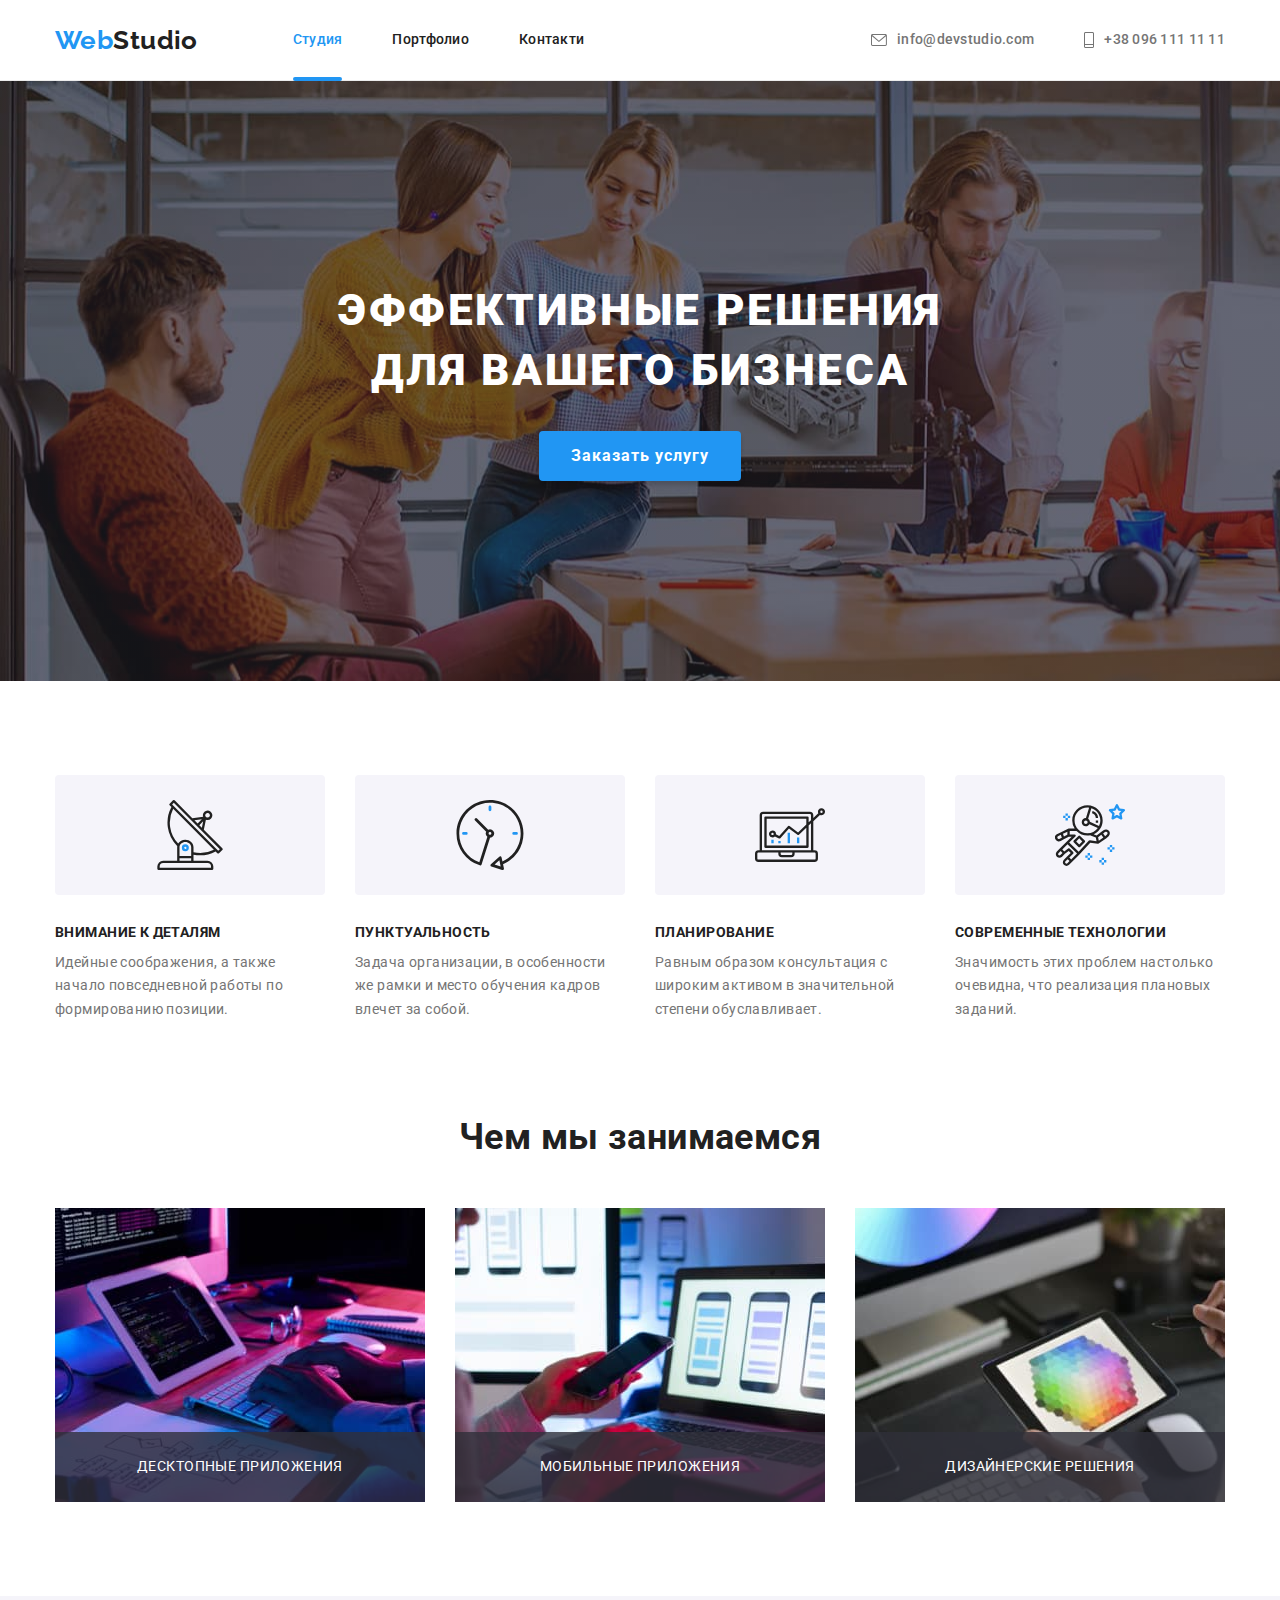
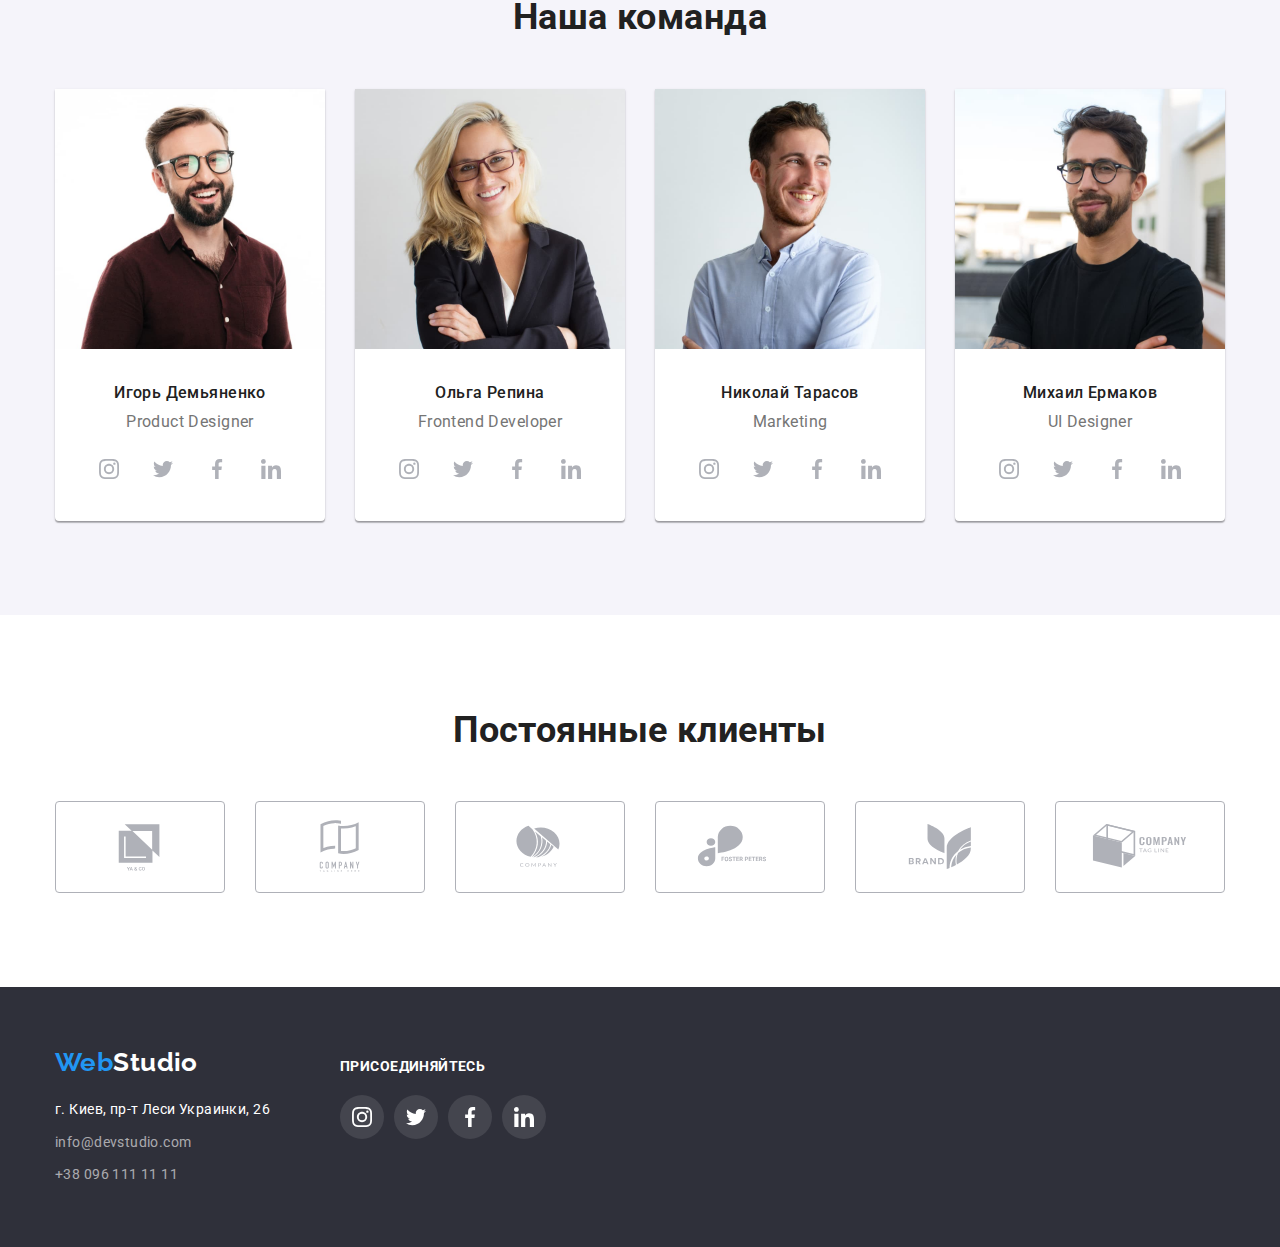
==== index.html @ 3ff035b4 "додає файли попернднього дз" ====
<!DOCTYPE html>
<html lang="ru">
<head>
    <meta charset="UTF-8">
    <meta http-equiv="X-UA-Compatible" content="IE=edge">
    <meta name="viewport" content="width=device-width, initial-scale=1.0">
    <title>Студия</title>
    <link href="https://fonts.googleapis.com/css2?family=Raleway:wght@700&family=Roboto:wght@400;500;700;900&display=swap"
        rel="stylesheet">
        <link rel="stylesheet" href="https://cdnjs.cloudflare.com/ajax/libs/modern-normalize/1.1.0/modern-normalize.min.css">
    <link rel="stylesheet" href="./css/styles.css">
</head>
<body>
    <!-- Header -->
    <header class="page-header">
       <div class="container header-nav ">
           <nav class="main-nav">
                <a class="logo" href="/index.html"><span class="accent">Web</span>Studio</a>
                <ul class="site-nav list">
                    <li class="list-item"><a class="link current" href="./index.html">Студия</a></li>
                    <li class="list-item"><a class="link" href="./portfolio.html">Портфолио</a></li>
                    <li class="list-item"><a class="link" href="">Контакти</a></li>
                </ul>
            </nav>
            <ul class="contacts list">
                <li class="list-item">
                    <a class="link" href="mailto:info@devstudio.com">
                        <svg class="icon-envelope" width="16px" height="12px">
                            <use href="./images/icons.svg#icon-envelope"></use>
                        </svg>
                        info@devstudio.com
                    </a>
                </li>
                <li class="list-item">
                    <a class="link" href="tel:+380961111111">
                        <svg class="icon-phone" width="10px" height="16px">
                            <use href="./images/icons.svg#icon-phone"></use>
                        </svg>
                        +38 096 111 11 11
                    </a>
                </li>
            </ul>
        </div>
    </header>
    <!-- main -->
    <main>
        <!-- Hero -->
        <section class="hero section">
            <div class="container">
                <h1 class="hero-title">Эффективные решения для вашего бизнеса</h1>
                    <button data-modal-open type="button"  class="button primary">Заказать услугу</button>
            </div>
        </section>
        <!-- Features -->
        <section class="section">
            <div class="container">
                <h2 class="hidden">features</h2>
                <ul class="features-list list">
                    <li class="item">
                        <div class="thumb">
                            <svg class="feautures-img" width="70px" height="70px">
                                <use href="./images/icons.svg#icon-antenna"></use>
                            </svg>
                        </div>
                        <h3 class="list-title">Внимание к деталям</h3>
                        <p class="text">Идейные соображения, а также начало повседневной работы по формированию позиции.</p>
                    </li>
                    <li class="item">
                        <div class="thumb">
                            <svg class="feautures-img" width="70px" height="70px">
                                <use href="./images/icons.svg#icon-clock"></use>
                            </svg>
                        </div>
                        <h3 class="list-title">Пунктуальность</h3>
                        <p class="text">Задача организации, в особенности же рамки и место обучения кадров влечет за собой.</p>
                    </li>
                    <li class="item">
                        <div class="thumb">
                            <svg class="feautures-img" width="70px" height="70px">
                                <use href="./images/icons.svg#icon-diagram"></use>
                            </svg>
                        </div>
                        <h3 class="list-title">Планирование</h3>
                        <p class="text">Равным образом консультация с широким активом в значительной степени обуславливает.</p>
                    </li>
                    <li class="item">
                        <div class="thumb">
                            <svg class="feautures-img" width="70px" height="70px">
                                <use href="./images/icons.svg#icon-astronaut"></use>
                            </svg>
                        </div>
                        <h3 class="list-title">Современные технологии</h3>
                        <p class="text">Значимость этих проблем настолько очевидна, что реализация плановых заданий.</p>
                    </li>
                </ul>
            </div>
        </section>
        <!-- About us -->
        <section class="about-us section">
            <div class="container">
                <h2 class="section-title">Чем мы занимаемся</h2>
                <ul class="about-us-list list">
                    <li class="list-item">
                        <img class="img" src="./images/img-1.jpg" alt="html вёрстка" width="370">
                        <p class="desc">Десктопные приложения</p>
                    </li>
                    <li class="list-item">
                        <img class="img" src="./images/img-2.jpg" alt="Разработка мультиплатформ" width="370">
                        <p class="desc">Мобильные приложения</p>
                    </li>
                    <li class="list-item">
                        <img class="img" src="./images/img-3.jpg" alt="Выбор дизайна" width="370">
                        <p class="desc">Дизайнерские решения</p>
                    </li>
                </ul>
        </div>
        </section>
        <!-- Our team -->
        <section class="our-team section">
            <div class="container">
                <h2 class="section-title">Наша команда</h2>
                <ul class="our-team-list list">
                    <li class="list-item">
                        <img src="./images/photo-1.jpg" alt="Фото работника" width="270">
                        <div class="card-content">
                            <h3 class="list-title">Игорь Демьяненко</h3>
                            <p class="text" lang="en">Product Designer</p>
                            <ul class="social-list list">
                                <li class="list-item">
                                    <a class="link" href="">
                                        <svg class="icon-social" width="20px" height="20px">
                                            <use href="./images/icons.svg#icon-instagram"></use>
                                        </svg>
                                    </a>
                                </li>
                                <li class="list-item">
                                    <a class="link" href="">
                                        <svg class="icon-social" width="20px" height="20px">
                                            <use href="./images/icons.svg#icon-twitter"></use>
                                        </svg>
                                    </a>
                                </li>
                                <li class="list-item">
                                    <a class="link" href="">
                                        <svg class="icon-social" width="20px" height="20px">
                                            <use href="./images/icons.svg#icon-facebook"></use>
                                        </svg>
                                    </a>
                                </li>
                                <li class="list-item">
                                    <a class="link" href="">
                                        <svg class="icon-social" width="20px" height="20px">
                                            <use href="./images/icons.svg#icon-linkedin"></use>
                                        </svg>
                                    </a>
                                </li>
                            </ul>
                        </div>
                    </li>
                    <li class="list-item">
                        <img src="./images/photo-2.jpg" alt="Фото работника" width="270">
                        <div class="card-content">
                            <h3 class="list-title">Ольга Репина</h3>
                            <p class="text" lang="en">Frontend Developer</p>
                            <ul class="social-list list">
                                <li class="list-item">
                                    <a class="link" href="">
                                        <svg class="icon-social" width="20px" height="20px">
                                            <use href="./images/icons.svg#icon-instagram"></use>
                                        </svg>
                                    </a>
                                </li>
                                <li class="list-item">
                                    <a class="link" href="">
                                        <svg class="icon-social" width="20px" height="20px">
                                            <use href="./images/icons.svg#icon-twitter"></use>
                                        </svg>
                                    </a>
                                </li>
                                <li class="list-item">
                                    <a class="link" href="">
                                        <svg class="icon-social" width="20px" height="20px">
                                            <use href="./images/icons.svg#icon-facebook"></use>
                                        </svg>
                                    </a>
                                </li>
                                <li class="list-item">
                                    <a class="link" href="">
                                        <svg class="icon-social" width="20px" height="20px">
                                            <use href="./images/icons.svg#icon-linkedin"></use>
                                        </svg>
                                    </a>
                                </li>
                            </ul>
                        </div>
                    </li>
                    <li class="list-item">
                        <img src="./images/photo-3.jpg" alt="Фото работника" width="270">
                        <div class="card-content">
                            <h3 class="list-title">Николай Тарасов</h3>
                            <p class="text" lang="en">Marketing</p>
                            <ul class="social-list list">
                                <li class="list-item">
                                    <a class="link" href="">
                                        <svg class="icon-social" width="20px" height="20px">
                                            <use href="./images/icons.svg#icon-instagram"></use>
                                        </svg>
                                    </a>
                                </li>
                                <li class="list-item">
                                    <a class="link" href="">
                                        <svg class="icon-social" width="20px" height="20px">
                                            <use href="./images/icons.svg#icon-twitter"></use>
                                        </svg>
                                    </a>
                                </li>
                                <li class="list-item">
                                    <a class="link" href="">
                                        <svg class="icon-social" width="20px" height="20px">
                                            <use href="./images/icons.svg#icon-facebook"></use>
                                        </svg>
                                    </a>
                                </li>
                                <li class="list-item">
                                    <a class="link" href="">
                                        <svg class="icon-social" width="20px" height="20px">
                                            <use href="./images/icons.svg#icon-linkedin"></use>
                                        </svg>
                                    </a>
                                </li>
                            </ul>
                        </div>
                    </li>
                    <li class="list-item">
                        <img src="./images/photo-4.jpg" alt="Фото работника" width="270">
                        <div class="card-content">
                            <h3 class="list-title">Михаил Ермаков</h3>
                            <p class="text" lang="en">UI Designer</p>
                            <ul class="social-list list">
                                <li class="list-item">
                                    <a class="link" href="">
                                        <svg class="icon-social" width="20px" height="20px">
                                            <use href="./images/icons.svg#icon-instagram"></use>
                                        </svg>
                                    </a>
                                </li>
                                <li class="list-item">
                                    <a class="link" href="">
                                        <svg class="icon-social" width="20px" height="20px">
                                            <use href="./images/icons.svg#icon-twitter"></use>
                                        </svg>
                                    </a>
                                </li>
                                <li class="list-item">
                                    <a class="link" href="">
                                        <svg class="icon-social" width="20px" height="20px">
                                            <use href="./images/icons.svg#icon-facebook"></use>
                                        </svg>
                                    </a>
                                </li>
                                <li class="list-item">
                                    <a class="link" href="">
                                        <svg class="icon-social" width="20px" height="20px">
                                            <use href="./images/icons.svg#icon-linkedin"></use>
                                        </svg>
                                    </a>
                                </li>
                            </ul>
                        </div>
                    </li>
                </ul>
            </div>
        </section>
        <!-- Clients -->
        <section class="clients section">
            <div class="container">
                <h2 class="section-title">Постоянные клиенты</h2>
                    <ul class="clients-list list">
                        <li class="list-item">
                            <a class="link" href="">
                                <svg class="client-logo" width="106px" height="60px">
                                    <use href="./images/icons.svg#icon-logo-1"></use>
                                </svg>
                            </a>
                        </li>
                        <li class="list-item">
                            <a class="link" href="">
                                <svg class="client-logo" width="106px" height="60px">
                                    <use href="./images/icons.svg#icon-logo-2"></use>
                                </svg>
                            </a>
                        </li>
                        <li class="list-item">
                            <a class="link" href="">
                                <svg class="client-logo" width="106px" height="60px">
                                    <use href="./images/icons.svg#icon-logo-3"></use>
                                </svg>
                            </a>
                        </li>
                        <li class="list-item">
                            <a class="link" href="">
                                <svg class="client-logo" width="106px" height="60px">
                                    <use href="./images/icons.svg#icon-logo-4"></use>
                                </svg>
                            </a>
                        </li>
                        <li class="list-item">
                            <a class="link" href="">
                                <svg class="client-logo" width="106px" height="60px">
                                    <use href="./images/icons.svg#icon-logo-5"></use>
                                </svg>
                            </a>
                        </li>
                        <li class="list-item">
                            <a class="link" href="">
                                <svg class="client-logo" width="106px" height="60px">
                                    <use href="./images/icons.svg#icon-logo-6"></use>
                                </svg>
                            </a>
                        </li>
                    </ul>
            </div>
        </section>
    </main>
    <!-- Footer -->
    <footer class="footer">
        <div class="container">
            <div class="address-box">
                <a class="secondary logo" href="/index.html"><span class="accent">Web</span>Studio</a>
                <address>
                    <ul class="address list">
                        <li class="item"><a class="map link" href="https://goo.gl/maps/EmyLXJzECyn6TELp9" target="blank">г. Киев, пр-т
                                Леси Украинки,
                                26</a></li>
                        <li class="item"><a class="link" href="mailto:info@devstudio.com">info@devstudio.com</a></li>
                        <li class="item"><a class="link" href="tel:+380961111111">+38 096 111 11 11</a></li>
                    </ul>
                </address>
            </div>
        
            <div class="join-box">
                <p class="text">присоединяйтесь</p>
                <ul class="social-list list">
                    <li class="list-item">
                        <a class="link" href="">
                            <svg class="icon-social" width="20px" height="20px">
                                <use href="./images/icons.svg#icon-instagram"></use>
                            </svg>
                        </a>
                    </li>
                    <li class="list-item">
                        <a class="link" href="">
                            <svg class="icon-social" width="20px" height="20px">
                                <use href="./images/icons.svg#icon-twitter"></use>
                            </svg>
                        </a>
                    </li>
                    <li class="list-item">
                        <a class="link" href="">
                            <svg class="icon-social" width="20px" height="20px">
                                <use href="./images/icons.svg#icon-facebook"></use>
                            </svg>
                        </a>
                    </li>
                    <li class="list-item">
                        <a class="link" href="">
                            <svg class="icon-social" width="20px" height="20px">
                                <use href="./images/icons.svg#icon-linkedin"></use>
                            </svg>
                        </a>
                    </li>
                </ul>
            </div>
        </div>
    </footer>
    <!-- Modal -->
    <div data-modal class="backdrop is-hidden">
        <div class="modal">
            <button data-modal-close type="button" class="modal-close-btn">
                <svg width="11px" height="11px">
                    <use href="./images/icons.svg#icon-close-btn"></use>
                </svg>
            </button>
        </div>
    </div>
    <script src="./js/modal.js"></script>
</body>
</html>
---- css/styles.css ----
:root {
  --primary-text-color: #212121;
  --secondary-text-color: #757575;
  --accent-color: #2196f3;
  --address-text-color: rgba(255, 255, 255, 0.6);
  --primary-background-color: #f5f4fa;
  --secondary-background-color: #2f303a;
  --primary-white-color: #ffffff;
  --primary-transition: cubic-bezier(0.4, 0, 0.2, 1);
}

h1,
h2,
h3,
h4,
h5,
h6,
p,
ul {
  margin: 0;
  padding: 0;
}
body {
  margin: 0;
  font-family: Roboto, sans-serif;
  font-size: 14px;
  line-height: 1.14;
  letter-spacing: 0.03em;
  background-color: var(--primary-white-color);
  color: var(--primary-text-color);
}
.list {
  list-style: none;
}
.link {
  text-decoration: none;
}
.container {
  width: 1200px;
  padding: 0 15px;
  margin: 0 auto;
}
.section {
  padding: 94px 0;
}
.section-title {
  margin-bottom: 50px;
  font-weight: 700;
  font-size: 36px;
  line-height: 1.17;
  text-align: center;
}
/* Header */
.page-header {
  background-color: var(--primary-white-color);
  border-bottom: 1px solid #ececec;
}
.container.header-nav {
  display: flex;
  align-items: center;
}
/* Main nav */
.main-nav {
  display: flex;
  align-items: center;
}
/* Logo */
.logo {
  margin-right: 95px;
  padding: 24px 0;
  font-family: Raleway, sans-serif;
  font-weight: 700;
  font-size: 26px;
  line-height: 1.19;
  text-decoration: none;
  color: inherit;
}
.logo .accent {
  color: var(--accent-color);
}
/* Site nav */
.site-nav {
  display: flex;
}
.site-nav .list-item:not(:last-child) {
  margin-right: 50px;
}
.site-nav .link {
  display: inline-block;
  padding: 32px 0;
  font-weight: 500;
  letter-spacing: 0.02em;
  color: inherit;
  transition: color 250ms var(--primary-transition);
}
.site-nav .link:hover,
.site-nav .link:focus {
  color: var(--accent-color);
}
.site-nav .link.current {
  position: relative;
  color: var(--accent-color);
}
.site-nav .link.current::after {
  position: absolute;
  bottom: -1px;
  left: 0;
  content: '';
  width: 100%;
  height: 4px;
  border-radius: 2px;
  background-color: var(--accent-color);
}
/* Contacts */
.contacts {
  display: flex;
  margin-left: auto;
}
.contacts .list-item:not(:last-child) {
  margin-right: 50px;
}
.contacts .link {
  display: inline-flex;
  align-items: center;
  padding: 32px 0;
  font-weight: 500;
  letter-spacing: 0.02em;
  color: var(--secondary-text-color);
  transition: color 250ms var(--primary-transition);
}
.contacts .link:hover,
.contacts .link:focus {
  color: var(--accent-color);
}
.icon-envelope,
.icon-phone {
  margin-right: 10px;
  fill: currentColor;
}
/* hero */
.hero {
  margin: 0 auto;
  max-width: 1600px;
  text-align: center;
  padding-top: 200px;
  padding-bottom: 200px;
  background-color: var(--secondary-background-color);
  background-image: linear-gradient(to right, rgba(47, 48, 58, 0.4), rgba(47, 48, 58, 0.4)),
    url(../images/hero-img.jpg);
}
.hero-title {
  margin: 0 auto 30px;
  max-width: 695px;
  font-weight: 900;
  font-size: 44px;
  line-height: 1.36;
  text-align: center;
  letter-spacing: 0.06em;
  text-transform: uppercase;
  color: var(--primary-white-color);
}
.hidden {
  display: none;
}
.button {
  font-family: inherit;
  font-weight: 700;
  font-size: 16px;
  line-height: 1.87;
  letter-spacing: 0.06em;
  background-color: var(--accent-color);
  color: var(--primary-white-color);
  cursor: pointer;
}
.button.primary {
  padding: 10px 32px;
  box-shadow: 0px 4px 4px rgba(0, 0, 0, 0.15);
  border-radius: 4px;
  border: 0;
  transition: background-color 250ms var(--primary-transition);
}
.button.primary:hover {
  background-color: #1967a6;
}

/* features section */
.features-list {
  display: flex;
}
.features-list .thumb {
  display: flex;
  align-items: center;
  justify-content: center;
  height: 120px;
  margin-bottom: 30px;
  border-radius: 4px;
  background-color: var(--primary-background-color);
}
.features-list .item {
  width: 270px;
}
.features-list .item:not(:last-child) {
  margin-right: 30px;
}
.features-list .list-title {
  margin-bottom: 10px;
  font-size: 14px;
  font-weight: 700;
  text-transform: uppercase;
}
.features-list .text {
  line-height: 1.71;
  color: var(--secondary-text-color);
}
/* About us section */
.about-us.section {
  padding-top: 0;
}
.about-us-list {
  display: flex;
}
.about-us-list .list-item {
  position: relative;
}
.about-us-list .desc {
  position: absolute;
  bottom: 0;
  width: 100%;
  padding: 27px 0;
  text-align: center;
  text-transform: uppercase;
  color: var(--primary-white-color);
  background-color: rgba(47, 48, 58, 0.8);
}
.about-us-list .list-item:not(:last-child) {
  margin-right: 30px;
}
.about-us-list .img {
  display: block;
  max-width: 100%;
  height: auto;
}
/* Our team section */
.our-team {
  background-color: var(--primary-background-color);
}
.our-team.section {
  padding-top: 0;
}
.our-team-list {
  display: flex;
}
.our-team-list .card-content {
  padding: 30px 0;
}
.our-team-list > .list-item {
  background: #ffffff;
  box-shadow: 0px 1px 3px rgba(0, 0, 0, 0.12), 0px 1px 1px rgba(0, 0, 0, 0.14),
    0px 2px 1px rgba(0, 0, 0, 0.2);
  border-radius: 0px 0px 4px 4px;
}
.our-team-list > .list-item:not(:last-child) {
  margin-right: 30px;
}
.our-team-list .list-title {
  margin-bottom: 10px;
  font-weight: 500;
  font-size: 16px;
  line-height: 1.19;
  text-align: center;
  color: var(--primary-text-color);
}
.our-team-list .text {
  margin-bottom: 16px;
  font-size: 16px;
  line-height: 1.19;
  text-align: center;
  color: var(--secondary-text-color);
}
.our-team-list .social-list {
  display: flex;
  justify-content: center;
}
/* Socials */
.social-list > .list-item:not(:last-child) {
  margin-right: 10px;
}
.social-list .link {
  display: inline-flex;
  justify-content: center;
  align-items: center;
  width: 44px;
  height: 44px;
  border-radius: 50%;
  color: #afb1b8;
  transition: color 250ms var(--primary-transition),
    background-color 250ms var(--primary-transition);
}
.social-list .link:hover,
.social-list .link:focus {
  background-color: var(--accent-color);
  color: var(--primary-white-color);
}
.social-list .icon-social {
  fill: currentColor;
}
/* Clients section */
.clients-list {
  display: flex;
  justify-content: center;
}
.clients-list .link {
  display: inline-flex;
  align-items: center;
  justify-content: center;
  width: 170px;
  height: 92px;
  border: 1px solid #afb1b8;
  border-radius: 4px;
  color: #afb1b8;
  transition: color 250ms var(--primary-transition), border-color 250ms var(--primary-transition);
}
.clients-list .link:hover,
.clients-list .link:focus {
  color: var(--accent-color);
  border-color: var(--accent-color);
}
.clients-list .client-logo {
  fill: currentColor;
}
.clients-list .list-item:not(:last-child) {
  margin-right: 30px;
}
/* Footer */
.footer {
  background-color: var(--secondary-background-color);
  padding: 60px 0 60px;
}
.footer > .container {
  display: flex;
  align-items: baseline;
}

.join-box > .social-list {
  display: flex;
}
.secondary.logo {
  padding: 0;
  display: inline-block;
  margin-right: 0;
  margin-bottom: 20px;
  color: var(--primary-white-color);
}
.address-box {
  margin-right: 70px;
}
.join-box > .text {
  text-transform: uppercase;
  font-weight: 700;
  color: var(--primary-white-color);
  margin-bottom: 20px;
}
.join-box .link {
  color: var(--primary-white-color);
  background: rgba(255, 255, 255, 0.1);
}
.address .link {
  font-style: normal;
  line-height: 1.71;
  color: var(--address-text-color);
  transition: color 250ms var(--primary-transition);
}
.address .item:not(:last-child) {
  margin-bottom: 9px;
}
.address .map.link {
  color: var(--primary-white-color);
}
.address .link:hover,
.address .link:focus {
  color: var(--accent-color);
}
/* Portfolio */
.examples-list img {
  display: block;
}
.portfolio.section {
  background-color: var(--primary-white-color);
}
.filter-list {
  display: flex;
  justify-content: center;
  margin-bottom: 50px;
}
.filter-list .item:not(:last-child) {
  margin-right: 8px;
}
.button.secondary {
  padding: 6px 22px;
  border: 0;
  border-radius: 4px;
  font-weight: 500;
  line-height: 1.62;
  letter-spacing: 0.03em;
  color: var(--primary-text-color);
  background-color: #f5f4fa;
  transition: color 250ms var(--primary-transition),
    background-color 250ms var(--primary-transition), box-shadow 250ms var(--primary-transition);
}
.button.secondary:hover,
.button.secondary:focus {
  color: var(--primary-white-color);
  background-color: var(--accent-color);
  box-shadow: 0px 3px 1px rgba(0, 0, 0, 0.1), 0px 1px 2px rgba(0, 0, 0, 0.08),
    0px 2px 2px rgba(0, 0, 0, 0.12);
}

.examples-list {
  display: flex;
  flex-wrap: wrap;
}
.examples-list .card-content {
  padding: 20px 24px;
}
.examples-list .item {
  max-width: 370px;
  border: 1px solid #eeeeee;
  transition: box-shadow 250ms var(--primary-transition);
}
.examples-list .item:hover {
  box-shadow: 0px 1px 1px rgba(0, 0, 0, 0.12), 0px 4px 4px rgba(0, 0, 0, 0.06),
    1px 4px 6px rgba(0, 0, 0, 0.16);
}
.examples-list .item:not(:nth-child(3n)) {
  margin-right: 30px;
}
.examples-list .item:not(:nth-last-child(-n + 3)) {
  margin-bottom: 30px;
}
.examples-list .list-title {
  font-size: 18px;
  line-height: 2;
  letter-spacing: 0.06em;
  color: var(--primary-text-color);
}
.examples-list .text {
  font-size: 16px;
  line-height: 1.87;
  color: var(--secondary-text-color);
}
.examples-list .thumb {
  position: relative;
  overflow: hidden;
}
.examples-list .examples-overlay {
  position: absolute;
  top: 0;
  left: 0;
  transform: translateY(100%);
  padding: 63px 24px;
  font-size: 18px;
  line-height: 1.56;
  color: var(--primary-white-color);
  background-color: rgba(33, 150, 243, 0.9);
  transition: transform 250ms var(--primary-transition);
}
.examples-list .item:hover .examples-overlay {
  transform: translateY(0);
}
/* Modal */
.backdrop {
  position: fixed;
  top: 0;
  left: 0;
  width: 100%;
  height: 100%;
  background-color: rgba(0, 0, 0, 0.2);
  opacity: 1;
  transition: opacity 250ms var(--primary-transition);
}
.backdrop.is-hidden {
  opacity: 0;
  pointer-events: none;
}
.backdrop.is-hidden .modal {
  transform: scale(0.5) translate(-100%, -100%);
}
.modal {
  position: absolute;
  top: 50%;
  left: 50%;
  transform: scale(1) translate(-50%, -50%);
  width: 528px;
  height: 581px;
  background-color: var(--primary-white-color);
  box-shadow: 0px 1px 3px rgba(0, 0, 0, 0.12), 0px 1px 1px rgba(0, 0, 0, 0.14),
    0px 2px 1px rgba(0, 0, 0, 0.2);
  border-radius: 4px;
  transition: transform 250ms var(--primary-transition);
}
.modal-close-btn {
  position: absolute;
  top: 8px;
  right: 8px;
  width: 30px;
  height: 30px;
  background: #ffffff;
  border: 1px solid rgba(0, 0, 0, 0.1);
  box-sizing: border-box;
  border-radius: 50%;
  cursor: pointer;
}
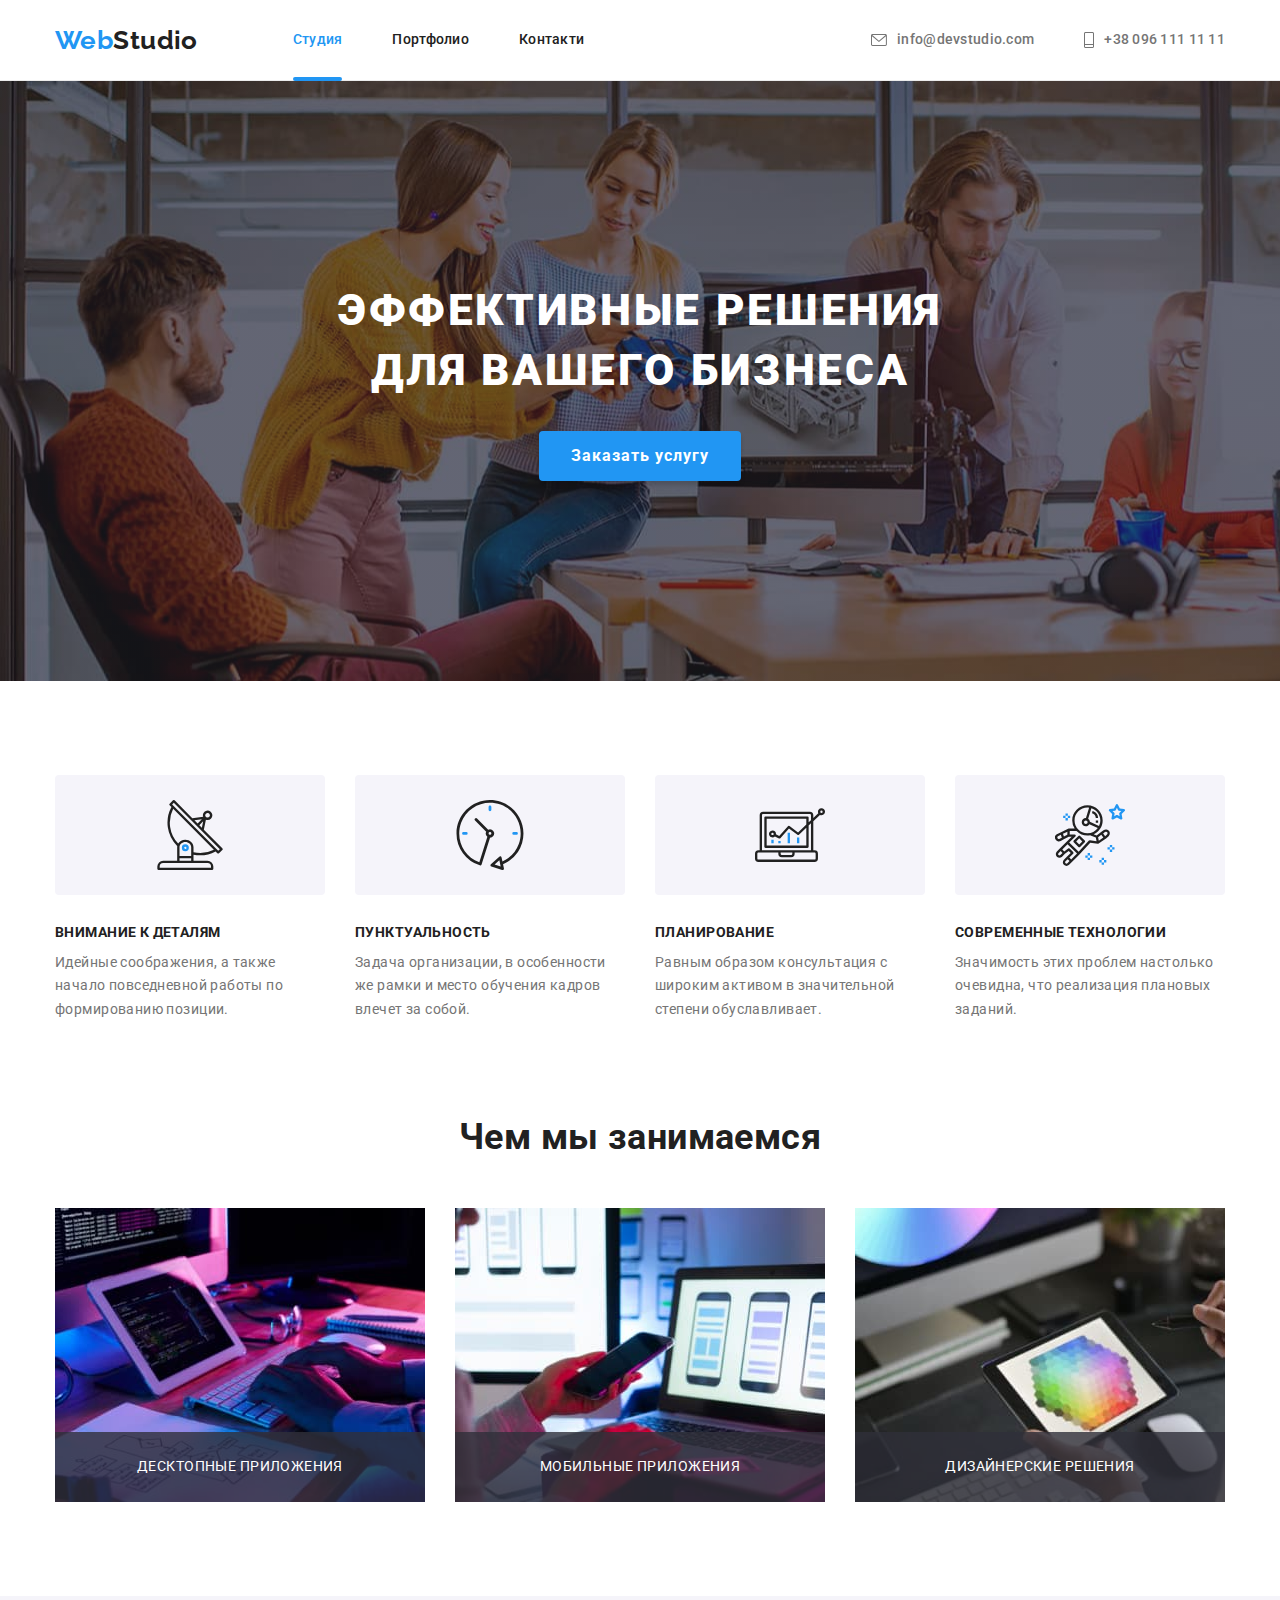
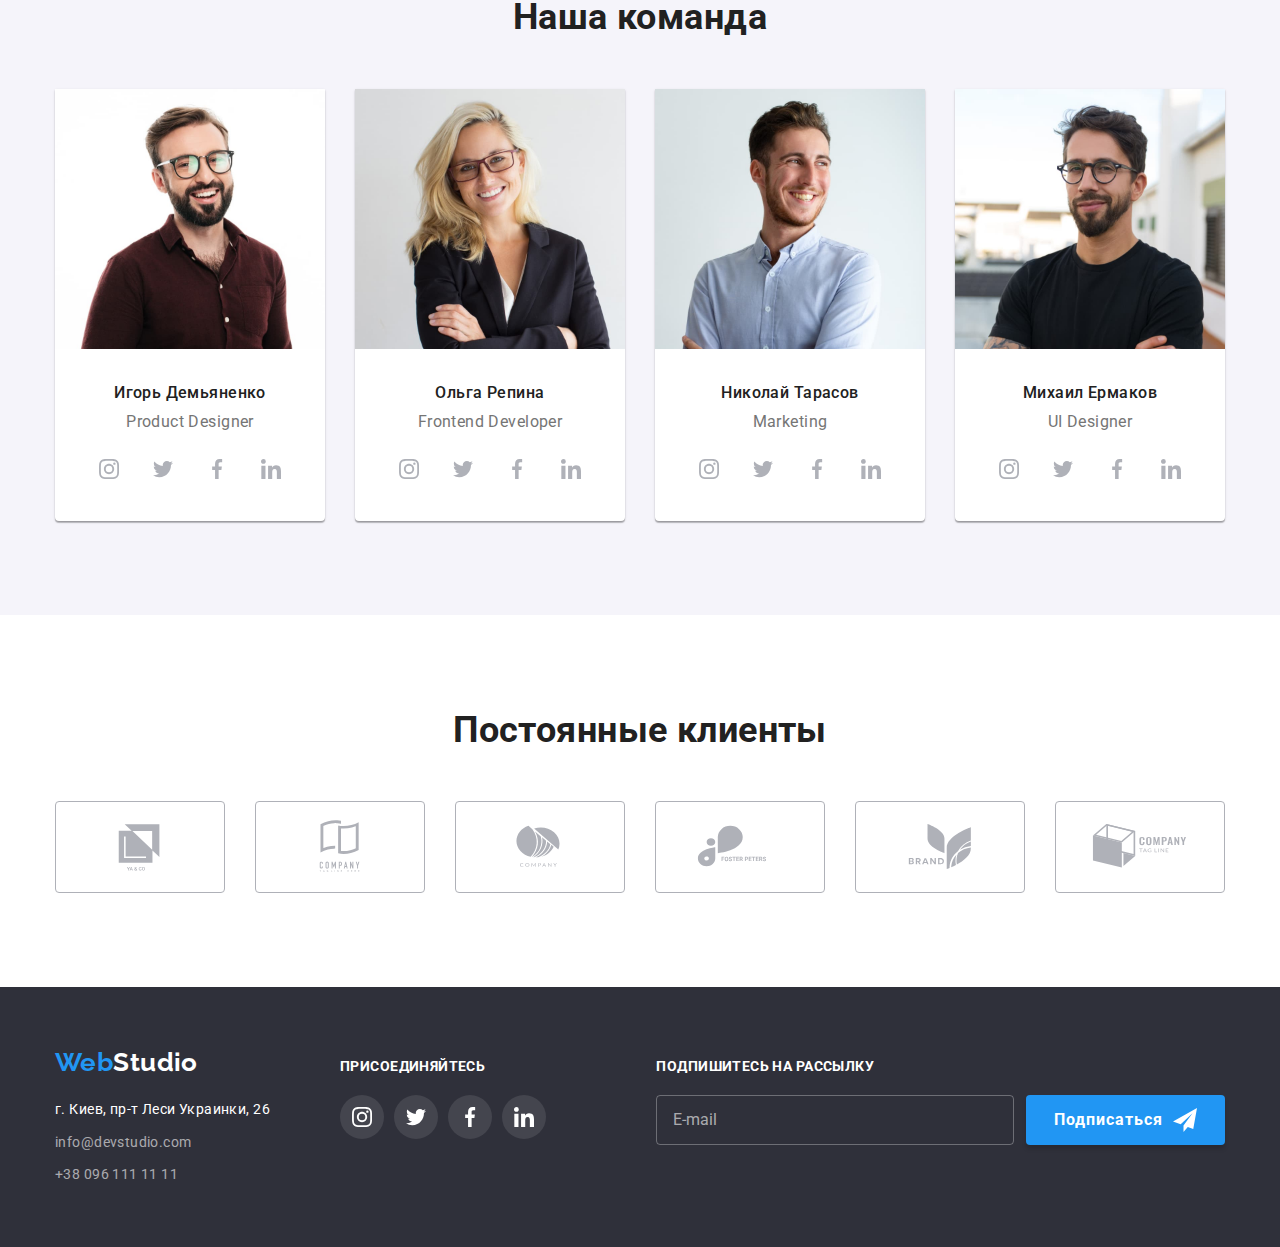
==== commit e7ea3e49: "Закінчує розмітку футера" ====
--- a/index.html
+++ b/index.html
@@ -371,6 +371,22 @@
                     </li>
                 </ul>
             </div>
+            <div class="subscribe-box">
+                <strong class="text">Подпишитесь на рассылку</strong>
+                <div class="subscribe-row">
+                    <form class="form">
+                        <label class="form-label">
+                            <input class="form-input" type="email" name="mail" placeholder="E-mail">
+                        </label>
+                    </form>
+                    <button class="subscribe button" type="button">
+                        <p class="text">Подписаться</p>
+                        <svg width="24px" height="24px">
+                            <use href="./images/icons.svg#icon-send"></use>
+                        </svg>
+                    </button>
+                </div>
+            </div>
         </div>
     </footer>
     <!-- Modal -->
--- a/css/styles.css
+++ b/css/styles.css
@@ -380,6 +380,58 @@
 .address .link:focus {
   color: var(--accent-color);
 }
+/* Subscribe-box */
+.subscribe-box {
+  margin-left: auto;
+}
+.subscribe-box > .text {
+  display: block;
+  margin-bottom: 20px;
+  text-transform: uppercase;
+  color: var(--primary-white-color);
+}
+.subscribe-row {
+  display: flex;
+}
+.subscribe-row > .form {
+  margin-right: 12px;
+  width: 358px;
+  border-radius: 4px;
+}
+.subscribe-box .form-input {
+  width: 100%;
+  padding: 14px 16px;
+  border: 1px solid rgba(255, 255, 255, 0.3);
+  border-radius: 4px;
+  font-size: 16px;
+  line-height: 1.25;
+  color: var(--primary-white-color);
+  background-color: inherit;
+}
+.subscribe-box .form-input:focus {
+  outline: 1px solid var(--primary-white-color);
+}
+.subscribe-box .form-input::placeholder {
+  font-size: 16px;
+  line-height: 1.25;
+  color: rgba(255, 255, 255, 0.6);
+}
+.subscribe-row > .subscribe.button {
+  display: flex;
+  align-items: center;
+  padding: 10px 28px;
+  box-shadow: 0px 4px 4px rgba(0, 0, 0, 0.15);
+  border: none;
+  border-radius: 4px;
+  transition: background-color 250ms var(--primary-transition);
+}
+.subscribe-row > .subscribe.button:hover {
+  background-color: #1967a6;
+}
+.subscribe.button > .text {
+  margin-right: 10px;
+}
+
 /* Portfolio */
 .examples-list img {
   display: block;
